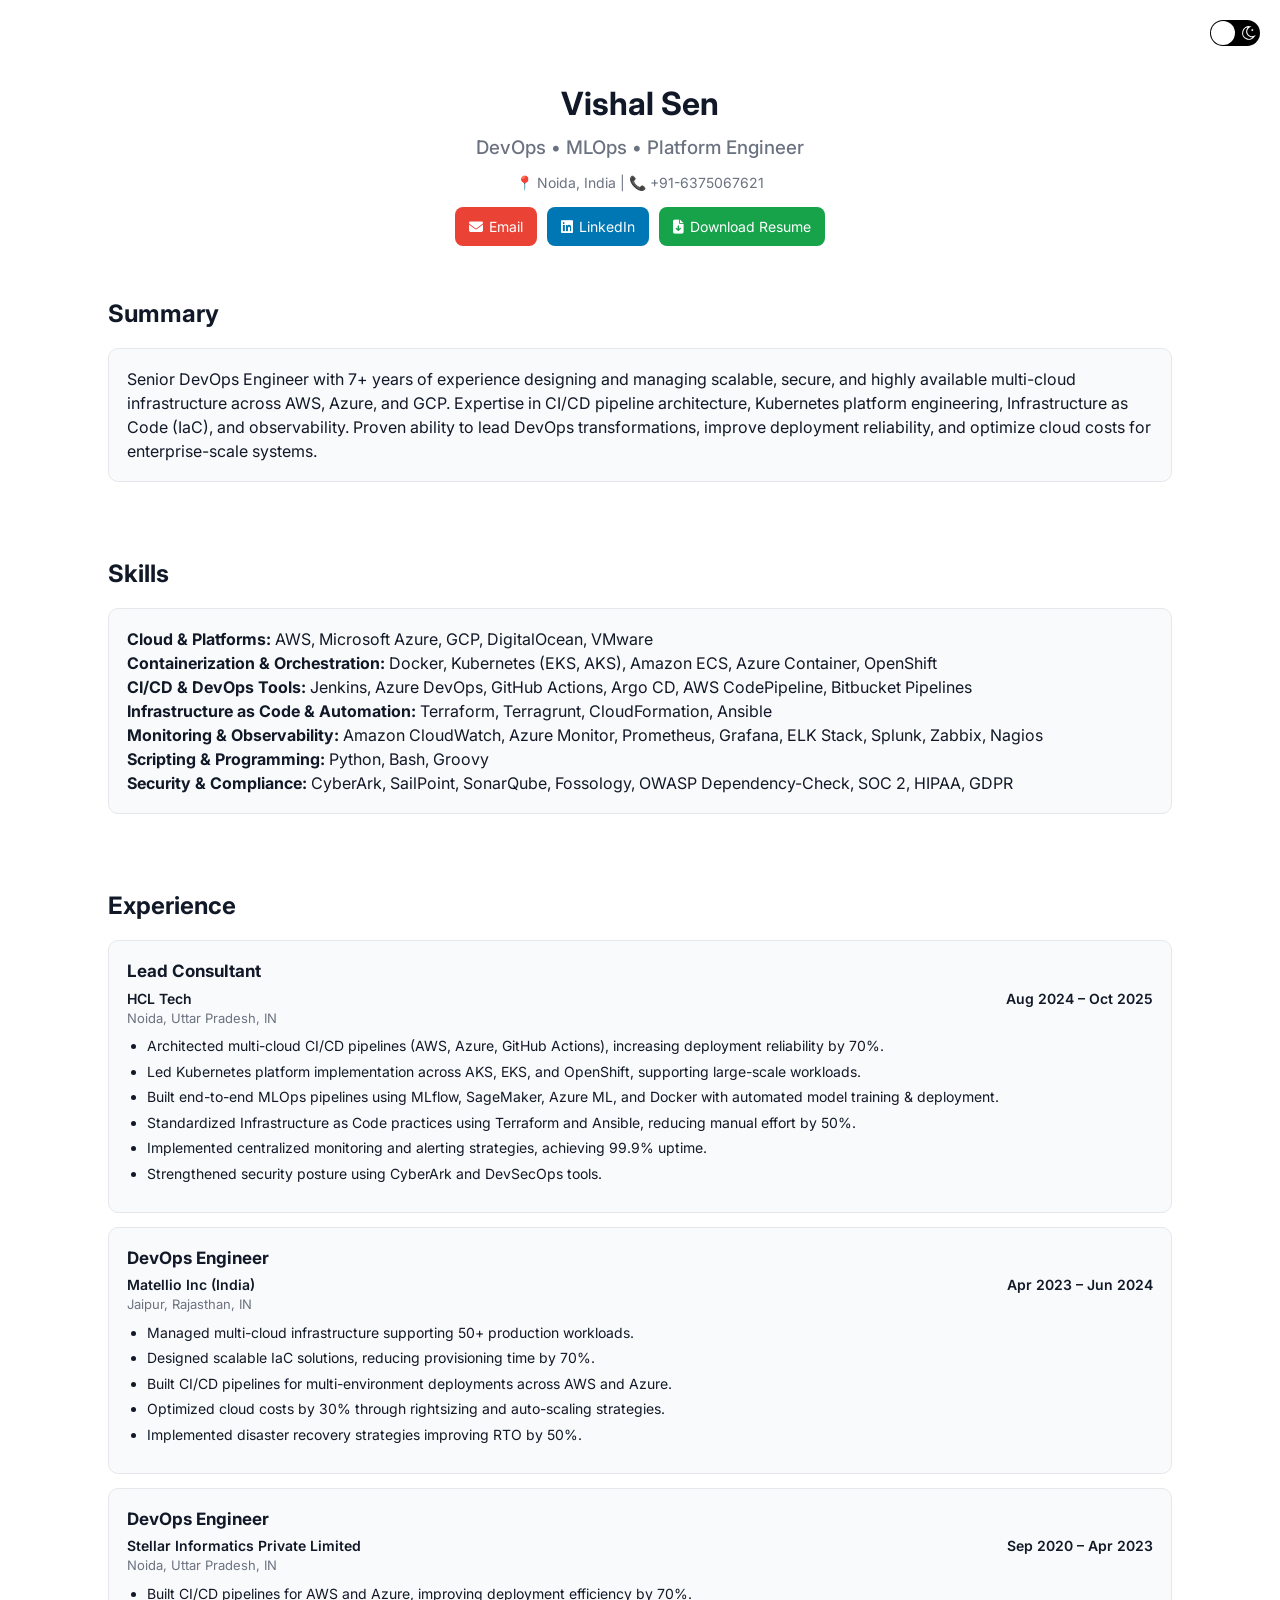
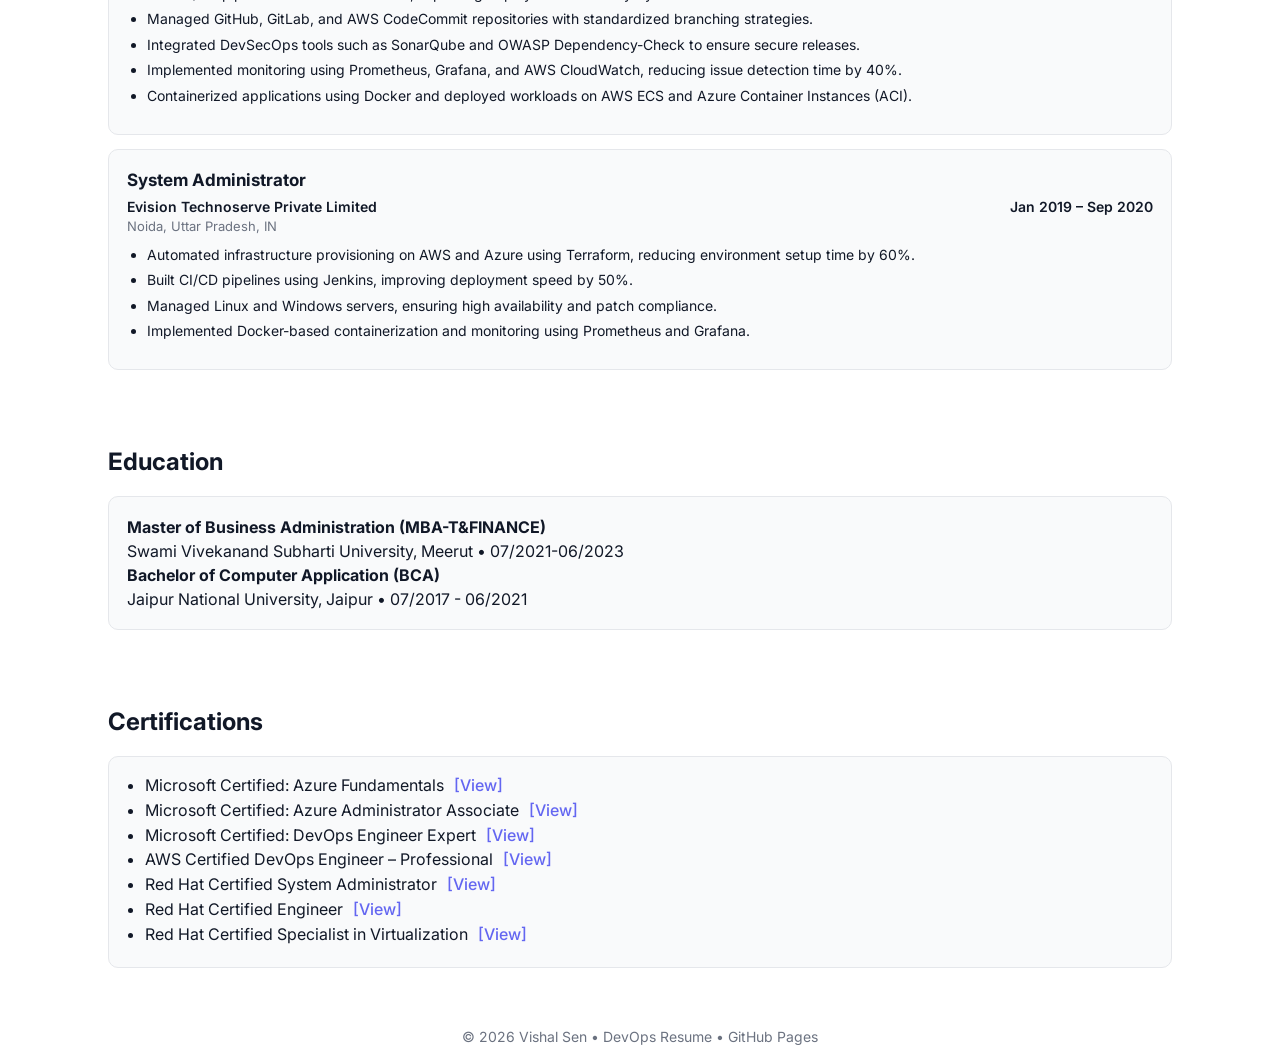
==== a1/index.html @ f367c2e4 "profile based update" ====
<!DOCTYPE html>
<html lang="en">
<head>
<meta charset="UTF-8">
<meta name="viewport" content="width=device-width, initial-scale=1.0">
<title>Vishal Sen | DevOps • MLOps </title>
<!-- <title>Vishal Sen | DevOps • MLOps • AIOps Architect</title> -->
<meta name="description" content="Vishal Sen – DevOps, MLOps & AIOps Architect specializing in Kubernetes, Terraform, AWS, Azure, CI/CD, and AI infrastructure.">
<meta name="author" content="Vishal Sen">

<link rel="icon" href="assets/favicon.svg" type="image/svg+xml">
<link rel="stylesheet" href="style.css">

<link href="https://fonts.googleapis.com/css2?family=Inter:wght@300;400;600;700&display=swap" rel="stylesheet">
<link rel="stylesheet" href="https://cdnjs.cloudflare.com/ajax/libs/font-awesome/6.5.0/css/all.min.css">
</head>
<body>

<!-- FLOATING THEME TOGGLE -->
<label class="theme-toggle floating">
  <input type="checkbox" id="themeSwitch">
  <div class="track"></div>
  <div class="knob"></div>

  <svg class="icon sun" viewBox="0 0 24 24">
    <circle cx="12" cy="12" r="4" fill="none" stroke="currentColor" stroke-width="1.6"/>
    <g stroke="currentColor" stroke-width="1.6" stroke-linecap="round">
      <line x1="12" y1="1.5" x2="12" y2="4"/>
      <line x1="12" y1="20" x2="12" y2="22.5"/>
      <line x1="1.5" y1="12" x2="4" y2="12"/>
      <line x1="20" y1="12" x2="22.5" y2="12"/>
      <line x1="4.2" y1="4.2" x2="6" y2="6"/>
      <line x1="18" y1="18" x2="19.8" y2="19.8"/>
      <line x1="4.2" y1="19.8" x2="6" y2="18"/>
      <line x1="18" y1="6" x2="19.8" y2="4.2"/>
    </g>
  </svg>

  <svg class="icon moon" viewBox="0 0 24 24">
    <path d="M14.5 2.5a9.5 9.5 0 1 0 7 14.5 7.5 7.5 0 1 1-7-14.5z" fill="none" stroke="currentColor" stroke-width="1.6"/>
    <path d="M18.5 5.5l.6 1.3 1.4.2-1 .9.2 1.4-1.2-.7-1.2.7.2-1.4-1-.9 1.4-.2z" fill="currentColor"/>
  </svg>
</label>

<!-- HERO -->
<div class="hero">
  <h1>Vishal Sen</h1>
  <h3>DevOps • MLOps • Platform Engineer</h3>
  <!-- <h3>DevOps • MLOps • AIOps Architect</h3> -->
  <div class="contact">📍 Noida, India | 📞 +91-6375067621</div>

  <div class="buttons">
    <a class="btn email" href="mailto:vishalsen.connect@gmail.com"><i class="fa-solid fa-envelope"></i>Email</a>
    <!-- <a class="btn github" href="https://github.com/vishalsen-connect" target="_blank"><i class="fa-brands fa-github"></i>GitHub</a> -->
    <a class="btn linkedin" href="https://linkedin.com/in/vishalsen-connect" target="_blank"><i class="fa-brands fa-linkedin"></i>LinkedIn</a>
    <a class="btn resume" href="resume.pdf" download><i class="fa-solid fa-file-arrow-down"></i>Download Resume</a>
  </div>
</div>

<section id="summary"><h2>Summary</h2>
  <div class="card">
    Senior DevOps Engineer with 7+ years of experience designing and managing scalable, 
    secure, and highly available multi-cloud infrastructure across AWS, Azure, and GCP. 
    Expertise in CI/CD pipeline architecture, Kubernetes platform engineering, Infrastructure 
    as Code (IaC), and observability. Proven ability to lead DevOps transformations, improve 
    deployment reliability, and optimize cloud costs for enterprise-scale systems.
  </div>
</section>

<section id="skills"><h2>Skills</h2>
  <div class="card">
    <p><strong>Cloud & Platforms:</strong> AWS, Microsoft Azure, GCP, DigitalOcean, VMware</p>
    <p><strong>Containerization & Orchestration:</strong> Docker, Kubernetes (EKS, AKS), Amazon ECS, Azure Container, OpenShift</p>
    <p><strong>CI/CD & DevOps Tools:</strong> Jenkins, Azure DevOps, GitHub Actions, Argo CD, AWS CodePipeline, Bitbucket Pipelines</p>
    <p><strong>Infrastructure as Code & Automation:</strong> Terraform, Terragrunt, CloudFormation, Ansible</p>
    <p><strong>Monitoring & Observability:</strong> Amazon CloudWatch, Azure Monitor, Prometheus, Grafana, ELK Stack, Splunk, Zabbix, Nagios</p>
    <p><strong>Scripting & Programming:</strong> Python, Bash, Groovy</p>
    <p><strong>Security & Compliance:</strong> CyberArk, SailPoint, SonarQube, Fossology, OWASP Dependency-Check, SOC 2, HIPAA, GDPR</p>
  </div>
</section>

<!-- EXPERIENCE -->
<section id="experience"><h2>Experience</h2>
  <div class="card">
    <div class="role">Lead Consultant</div>
    <div class="exp-header"><span>HCL Tech</span><span>Aug 2024 – Oct 2025</span></div>
    <div class="location">Noida, Uttar Pradesh, IN</div>
    <ul>
      <li>Architected multi-cloud CI/CD pipelines (AWS, Azure, GitHub Actions), increasing deployment reliability by 70%.</li>
      <li>Led Kubernetes platform implementation across AKS, EKS, and OpenShift, supporting large-scale workloads.</li>
      <li>Built end-to-end MLOps pipelines using MLflow, SageMaker, Azure ML, and Docker with automated model training & deployment.</li>
      <li>Standardized Infrastructure as Code practices using Terraform and Ansible, reducing manual effort by 50%.</li>
      <li>Implemented centralized monitoring and alerting strategies, achieving 99.9% uptime.</li>
      <li>Strengthened security posture using CyberArk and DevSecOps tools.</li>
    </ul>
  </div>

  <div class="card">
    <div class="role">DevOps Engineer</div>
    <div class="exp-header"><span>Matellio Inc (India)</span><span>Apr 2023 – Jun 2024</span></div>
    <div class="location">Jaipur, Rajasthan, IN</div>
    <ul>
      <li>Managed multi-cloud infrastructure supporting 50+ production workloads.</li>
      <li>Designed scalable IaC solutions, reducing provisioning time by 70%.</li>
      <li>Built CI/CD pipelines for multi-environment deployments across AWS and Azure.</li>
      <li>Optimized cloud costs by 30% through rightsizing and auto-scaling strategies.</li>
      <li>Implemented disaster recovery strategies improving RTO by 50%.</li>
    </ul>
  </div>

  <div class="card">
  <div class="role">DevOps Engineer</div>
  <div class="exp-header"><span>Stellar Informatics Private Limited</span><span>Sep 2020 – Apr 2023</span></div>
  <div class="location">Noida, Uttar Pradesh, IN</div>
    <ul>
      <li>Built CI/CD pipelines for AWS and Azure, improving deployment efficiency by 70%.</li>
      <li>Managed GitHub, GitLab, and AWS CodeCommit repositories with standardized branching strategies.</li>
      <li>Integrated DevSecOps tools such as SonarQube and OWASP Dependency-Check to ensure secure releases.</li>
      <li>Implemented monitoring using Prometheus, Grafana, and AWS CloudWatch, reducing issue detection time by 40%.</li>
      <li>Containerized applications using Docker and deployed workloads on AWS ECS and Azure Container Instances (ACI).</li>
    </ul>
  </div>

  <div class="card">
  <div class="role">System Administrator</div>
  <div class="exp-header"><span>Evision Technoserve Private Limited</span><span>Jan 2019 – Sep 2020</span></div>
  <div class="location">Noida, Uttar Pradesh, IN</div>
    <ul>
      <li>Automated infrastructure provisioning on AWS and Azure using Terraform, reducing environment setup time by 60%.</li>
      <li>Built CI/CD pipelines using Jenkins, improving deployment speed by 50%.</li>
      <li>Managed Linux and Windows servers, ensuring high availability and patch compliance.</li>
      <li>Implemented Docker-based containerization and monitoring using Prometheus and Grafana.</li>
    </ul>
  </div>  

</section>


<!-- EDUCATION -->
<section id="education"><h2>Education</h2>
  <div class="card">
    <p><strong>Master of Business Administration (MBA-T&FINANCE)</strong><br>Swami Vivekanand Subharti University, Meerut • 07/2021-06/2023</p>
    <p><strong>Bachelor of Computer Application (BCA)</strong><br>Jaipur National University, Jaipur • 07/2017 - 06/2021</p>
  </div>
</section>

<!-- CERTIFICATIONS -->
<section id="certifications"><h2>Certifications</h2>
  <div class="card">
    <ul>
      <li>
        Microsoft Certified: Azure Fundamentals
        <a href="https://learn.microsoft.com/api/credentials/share/en-gb/vishalsen-7177/1BEE1E5DE6D8061F?sharingId=EDB5D14513B7B8A8" target="_blank">[View]</a>
      </li>

      <li>
        Microsoft Certified: Azure Administrator Associate
        <a href="https://learn.microsoft.com/api/credentials/share/en-gb/vishalsen-7177/9BC3036879995AEB?sharingId=EDB5D14513B7B8A8" target="_blank">[View]</a>
      </li>

      <li>
        Microsoft Certified: DevOps Engineer Expert
        <a href="https://learn.microsoft.com/api/credentials/share/en-gb/vishalsen-7177/CEE04BD8E3CBF465?sharingId=EDB5D14513B7B8A8" target="_blank">[View]</a>
      </li>

      <li>
        AWS Certified DevOps Engineer – Professional
        <a href="#" target="_blank">[View]</a>
      </li>

      <li>
        Red Hat Certified System Administrator
        <a href="https://rhtapps.redhat.com/verify?certId=180-059-818" target="_blank">[View]</a>
      </li>

      <li>
        Red Hat Certified Engineer
        <a href="https://rhtapps.redhat.com/verify?certId=180-059-818" target="_blank">[View]</a>
      </li>

      <li>
        Red Hat Certified Specialist in Virtualization
        <a href="https://rhtapps.redhat.com/verify?certId=180-059-818" target="_blank">[View]</a>
      </li>
    </ul>
  </div>
</section>


<footer>© 2026 Vishal Sen • DevOps Resume • GitHub Pages</footer>

<script src="script.js"></script>
</body>
</html>
---- a1/style.css ----
:root {
  --bg:#fff; --card:#f9fafb; --text:#111827; --muted:#6b7280; --accent:#6366f1; --border:#e5e7eb;
}
body.dark { --bg:#0b0f17; --card:#111827; --text:#e5e7eb; --muted:#9ca3af; --border:#1f2937; }

*{margin:0;padding:0;box-sizing:border-box;scroll-behavior:smooth;}
body{font-family:Inter,system-ui;background:var(--bg);color:var(--text);line-height:1.5;transition:.3s;}

/* FLOATING TOGGLE */
.theme-toggle.floating{
  position:fixed;
  top:20px;
  right:20px;
  width:50px;
  height:26px;
  z-index:9999;
}

/* TOGGLE BASE */
.theme-toggle{position:relative;display:flex;align-items:center;justify-content:center;}
.theme-toggle input{display:none;}
.track{position:absolute;inset:0;border-radius:50px;background:#000;transition:.35s;cursor:pointer;}
body.dark .track{background:#fff;}
.knob{position:absolute;top:1px;left:1px;width:24px;height:24px;border-radius:50%;background:#fff;transition:.35s;}
body.dark .knob{transform:translateX(24px);background:#000;}
.icon{position:absolute;width:16px;height:16px;pointer-events:none;transition:.3s;top:50%;transform:translateY(-50%);}
.sun{left:4px;color:#000;opacity:0;}
.moon{right:4px;color:#fff;opacity:1;}
body.dark .sun{opacity:1;}
body.dark .moon{opacity:0;}

/* HERO */
.hero{max-width:1100px;margin:80px auto 20px;padding:0 18px;text-align:center;}
.hero h1{font-size:32px;margin-bottom:6px;}
.hero h3{font-weight:500;color:var(--muted);margin-bottom:10px;}
.contact{font-size:14px;color:var(--muted);margin-bottom:14px;}

/* BUTTONS */
.buttons{display:flex;justify-content:center;flex-wrap:wrap;gap:10px;}
.btn{padding:9px 14px;border-radius:8px;font-size:14px;text-decoration:none;color:#fff;display:flex;align-items:center;gap:6px;transition:.25s;}
.email{background:#ea4335;}
.github{background:#24292e;}
.linkedin{background:#0077b5;}
.resume{background:#16a34a;}

body.dark .email { background: rgba(234, 67, 53, 0.25); }
body.dark .github { background: rgba(36, 41, 46, 0.25); }
body.dark .linkedin { background: rgba(0, 119, 181, 0.25); }
body.dark .resume { background: rgba(22, 163, 74, 0.25); }
body.dark .btn:hover {transform: translateY(-2px) scale(1.05);box-shadow: 0 6px 20px rgba(0,0,0,0.25);}

/* SECTIONS */
section{max-width:1100px;margin:auto;padding:30px 18px;}
h2{font-size:24px;margin-bottom:16px;}
.card{background:var(--card);padding:18px;border-radius:10px;border:1px solid var(--border);margin-bottom:14px;}
.role{font-size:17px;font-weight:700;margin-bottom:3px;}
.exp-header{display:flex;justify-content:space-between;flex-wrap:wrap;font-weight:600;font-size:14px;}
.location{font-size:13px;color:var(--muted);margin-bottom:8px;}
ul{padding-left:20px;list-style:disc;font-size:14px;margin-bottom:10px;}
li{margin-bottom:6px;line-height:1.4;}

footer{text-align:center;padding:14px;font-size:14px;color:var(--muted);}

/* RESPONSIVE */
@media(max-width:768px){
  .hero h1{font-size:24px;}
  .hero h3{font-size:15px;}
  .buttons{flex-direction:column;gap:8px;}
}

/* CERTIFICATIONS – keep original font look */
#certifications ul{
  list-style: disc;
  padding-left: 18px;
  margin: 0;
  font-size: inherit;        /* keep same size as before */
}

#certifications li{
  margin-bottom: 4px;        /* tighter spacing like original */
  line-height: 1.3;
  font-weight: 400;          /* remove bold feel */
}

#certifications a{
  margin-left: 6px;
  text-decoration: none;
  color: var(--accent);
  font-weight: 500;
}

#certifications a:hover{
  text-decoration: underline;
}
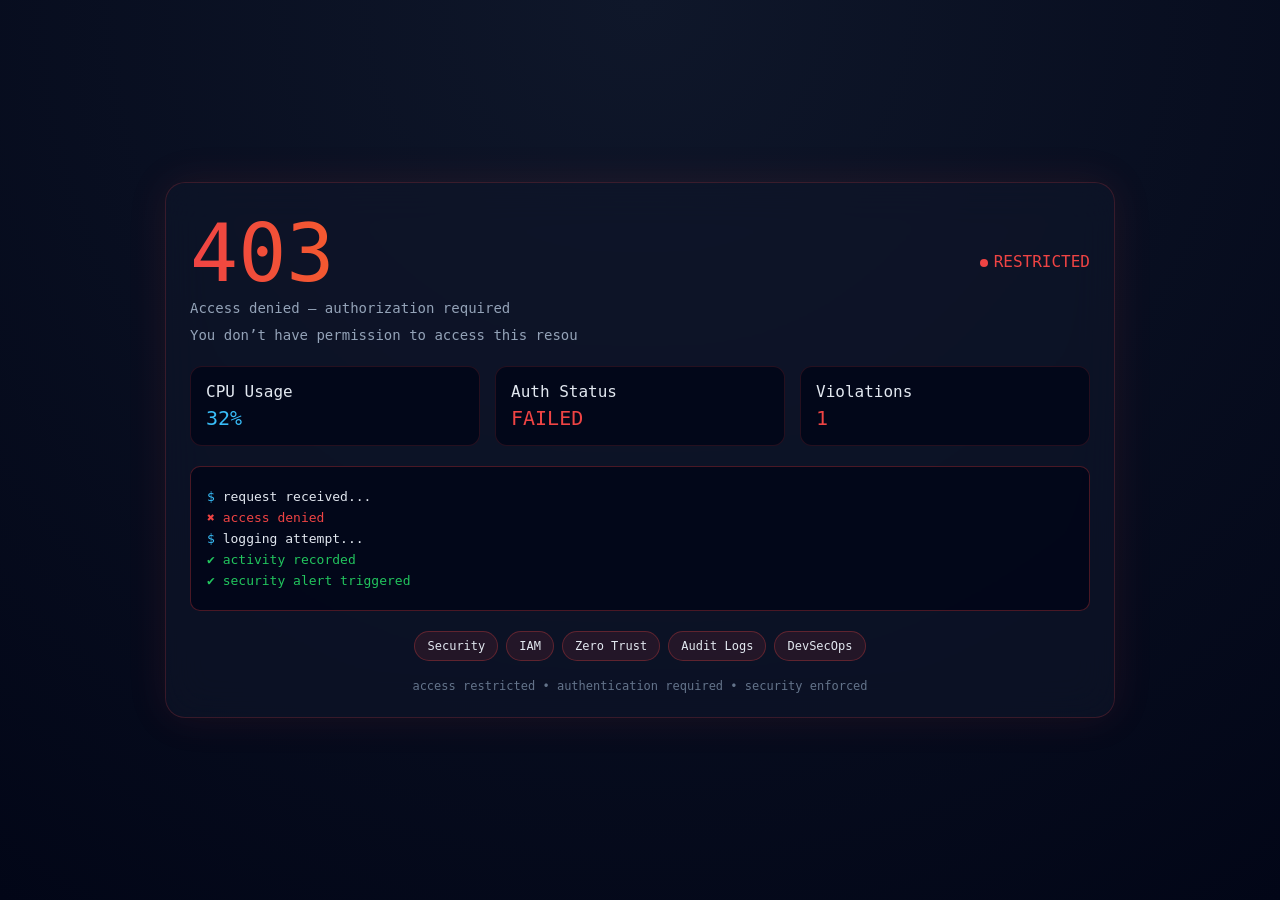
==== commit 7275d096: "update a1" ====
--- a/a1/index.html
+++ b/a1/index.html
@@ -86,9 +86,8 @@
     <div class="exp-header"><span>HCL Tech</span><span>Aug 2024 – Oct 2025</span></div>
     <div class="location">Noida, Uttar Pradesh, IN</div>
     <ul>
-      <li>Architected multi-cloud CI/CD pipelines (AWS, Azure, GitHub Actions), increasing deployment reliability by 70%.</li>
+      <li>Architected enterprise-grade multi-cloud CI/CD pipelines, improving deployment reliability by 70%.</li>
       <li>Led Kubernetes platform implementation across AKS, EKS, and OpenShift, supporting large-scale workloads.</li>
-      <li>Built end-to-end MLOps pipelines using MLflow, SageMaker, Azure ML, and Docker with automated model training & deployment.</li>
       <li>Standardized Infrastructure as Code practices using Terraform and Ansible, reducing manual effort by 50%.</li>
       <li>Implemented centralized monitoring and alerting strategies, achieving 99.9% uptime.</li>
       <li>Strengthened security posture using CyberArk and DevSecOps tools.</li>
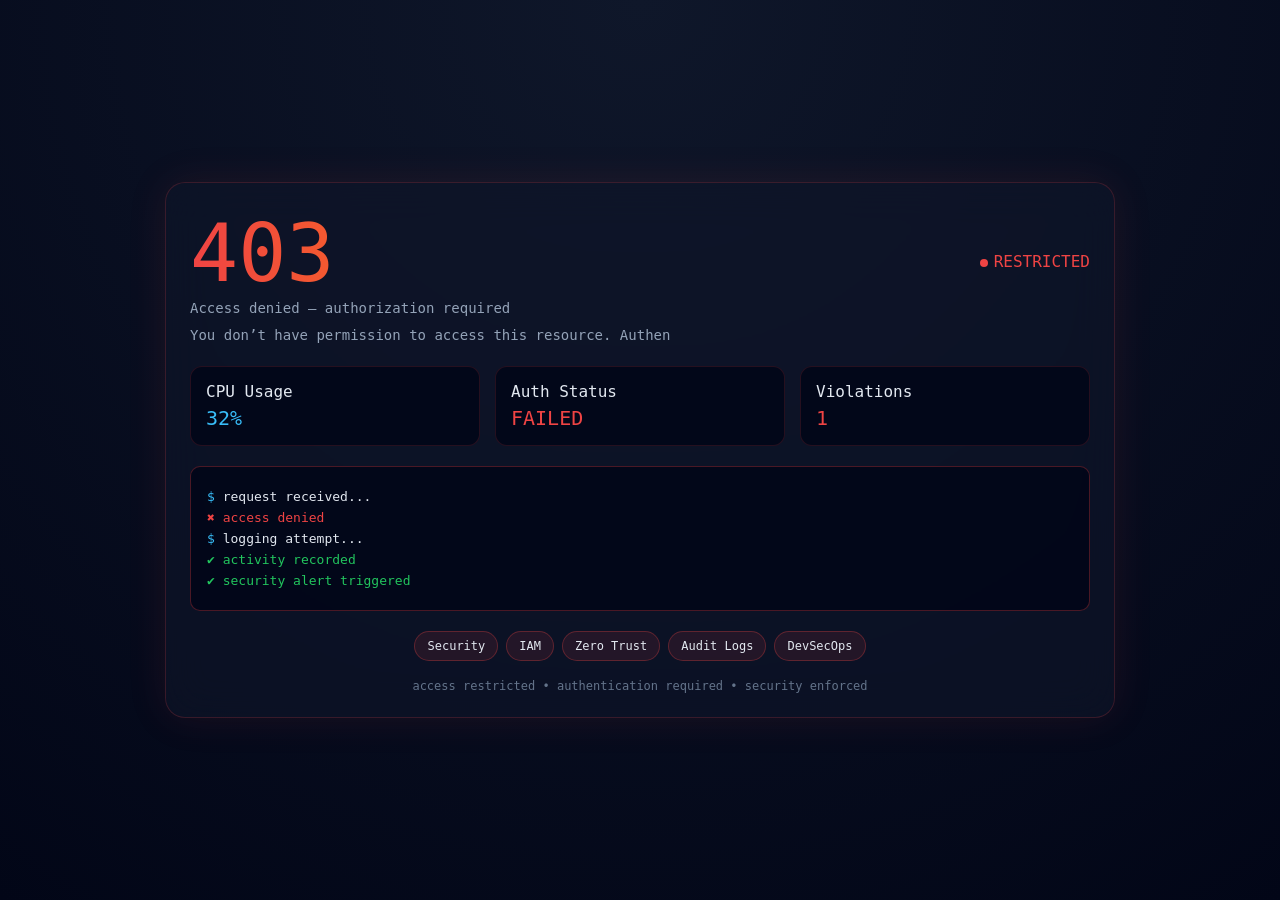
==== commit 753e0003: "update tracking script.js" ====
--- a/a1/index.html
+++ b/a1/index.html
@@ -3,8 +3,7 @@
 <head>
 <meta charset="UTF-8">
 <meta name="viewport" content="width=device-width, initial-scale=1.0">
-<title>Vishal Sen | DevOps • MLOps </title>
-<!-- <title>Vishal Sen | DevOps • MLOps • AIOps Architect</title> -->
+<title>Vishal Sen | DevOps  </title>
 <meta name="description" content="Vishal Sen – DevOps, MLOps & AIOps Architect specializing in Kubernetes, Terraform, AWS, Azure, CI/CD, and AI infrastructure.">
 <meta name="author" content="Vishal Sen">
 
@@ -45,8 +44,7 @@
 <!-- HERO -->
 <div class="hero">
   <h1>Vishal Sen</h1>
-  <h3>DevOps • MLOps • Platform Engineer</h3>
-  <!-- <h3>DevOps • MLOps • AIOps Architect</h3> -->
+  <h3>DevOps • Platform Engineer </h3>
   <div class="contact">📍 Noida, India | 📞 +91-6375067621</div>
 
   <div class="buttons">
@@ -188,6 +186,6 @@
 
 <footer>© 2026 Vishal Sen • DevOps Resume • GitHub Pages</footer>
 
-<script src="script.js"></script>
+<script src="/assets/script.js"></script>
 </body>
 </html>
--- a/a1/style.css
+++ b/a1/style.css
@@ -92,5 +92,3 @@
 #certifications a:hover{
   text-decoration: underline;
 }
-
-
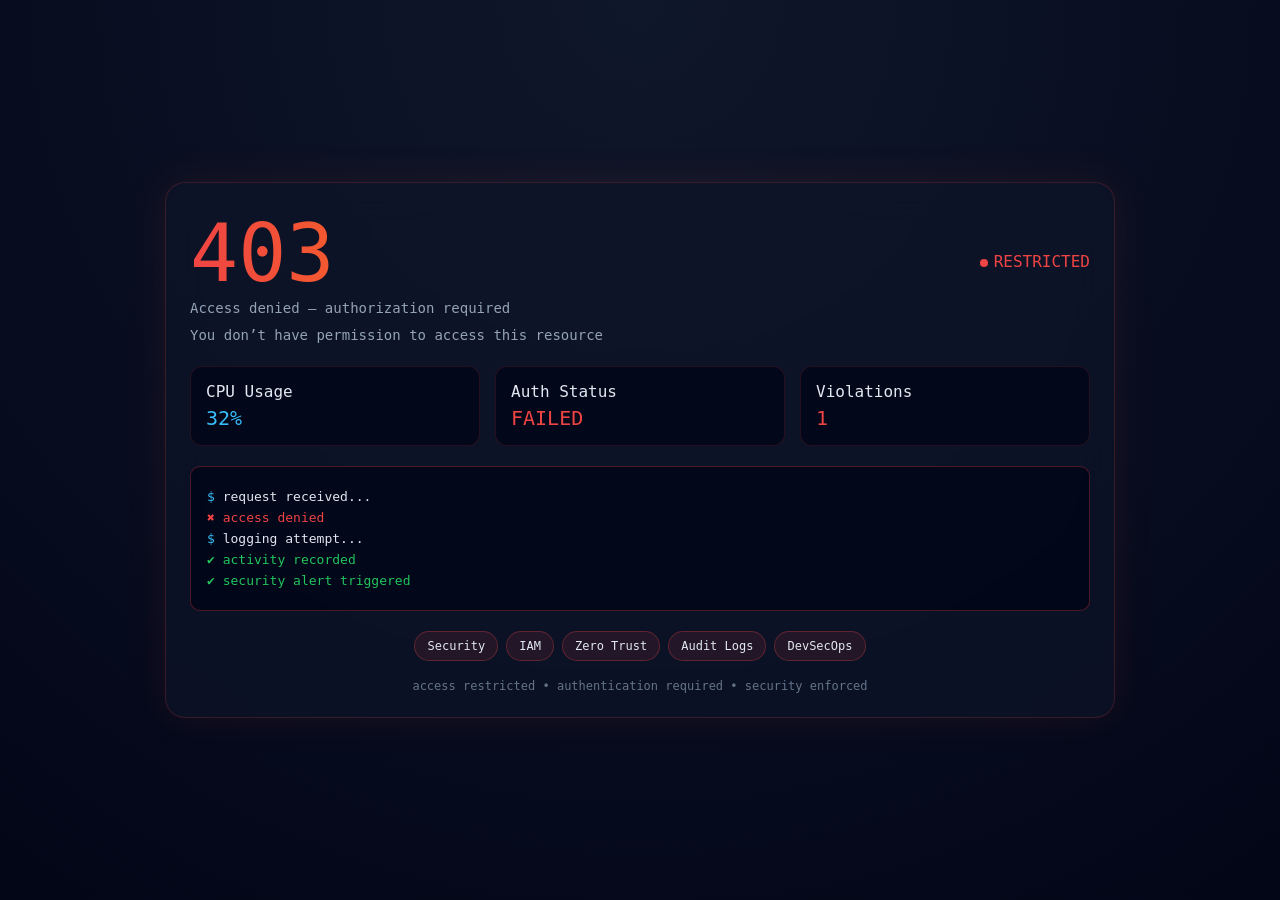
==== commit 7e5acb43: "update tracking script.js" ====
--- a/a1/index.html
+++ b/a1/index.html
@@ -7,7 +7,10 @@
 <meta name="description" content="Vishal Sen – DevOps, MLOps & AIOps Architect specializing in Kubernetes, Terraform, AWS, Azure, CI/CD, and AI infrastructure.">
 <meta name="author" content="Vishal Sen">
 
-<link rel="icon" href="assets/favicon.svg" type="image/svg+xml">
+<link rel="icon" href="/assets/favicon.svg">
+<link rel="shortcut icon" href="/assets/favicon.svg">
+
+<!-- <link rel="icon" href="assets/favicon.svg" type="image/svg+xml"> -->
 <link rel="stylesheet" href="style.css">
 
 <link href="https://fonts.googleapis.com/css2?family=Inter:wght@300;400;600;700&display=swap" rel="stylesheet">
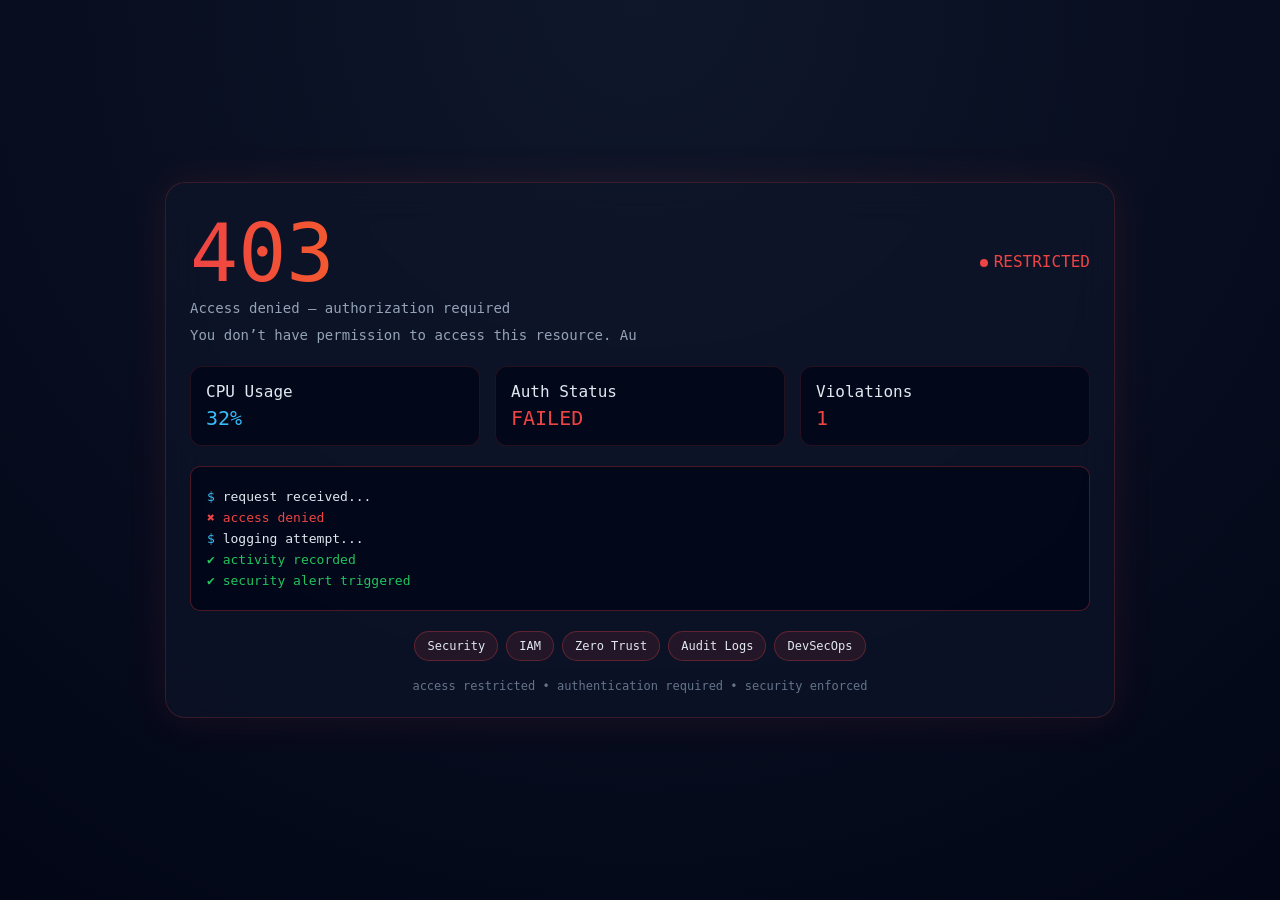
==== commit 45882e8b: "update a1 for gcp" ====
--- a/a1/index.html
+++ b/a1/index.html
@@ -87,11 +87,11 @@
     <div class="exp-header"><span>HCL Tech</span><span>Aug 2024 – Oct 2025</span></div>
     <div class="location">Noida, Uttar Pradesh, IN</div>
     <ul>
-      <li>Architected enterprise-grade multi-cloud CI/CD pipelines, improving deployment reliability by 70%.</li>
-      <li>Led Kubernetes platform implementation across AKS, EKS, and OpenShift, supporting large-scale workloads.</li>
-      <li>Standardized Infrastructure as Code practices using Terraform and Ansible, reducing manual effort by 50%.</li>
-      <li>Implemented centralized monitoring and alerting strategies, achieving 99.9% uptime.</li>
-      <li>Strengthened security posture using CyberArk and DevSecOps tools.</li>
+      <li>Architected enterprise-grade multi-cloud CI/CD pipelines (AWS, Azure, GCP) using GitHub Actions, improving deployment reliability by 70%</li>
+      <li>Led Kubernetes platform implementation across AKS, EKS, and OpenShift, supporting large-scale production workloads</li>
+      <li>Standardized Infrastructure as Code using Terraform and Ansible, reducing manual effort by 50%</li>
+      <li>Implemented centralized monitoring and alerting (CloudWatch, Azure Monitor, Prometheus), achieving 99.9% uptime</li>
+      <li>Strengthened security posture using CyberArk, GitHub-integrated DevSecOps practices, and compliance frameworks</li>
     </ul>
   </div>
 
@@ -100,11 +100,11 @@
     <div class="exp-header"><span>Matellio Inc (India)</span><span>Apr 2023 – Jun 2024</span></div>
     <div class="location">Jaipur, Rajasthan, IN</div>
     <ul>
-      <li>Managed multi-cloud infrastructure supporting 50+ production workloads.</li>
-      <li>Designed scalable IaC solutions, reducing provisioning time by 70%.</li>
-      <li>Built CI/CD pipelines for multi-environment deployments across AWS and Azure.</li>
-      <li>Optimized cloud costs by 30% through rightsizing and auto-scaling strategies.</li>
-      <li>Implemented disaster recovery strategies improving RTO by 50%.</li>
+      <li>Managed multi-cloud infrastructure (AWS, Azure, GCP) supporting 50+ production workloads</li>
+      <li>Designed scalable Infrastructure as Code solutions using Terraform, reducing provisioning time by 70%</li>
+      <li>Built CI/CD pipelines using GitHub Actions, Jenkins, and Azure DevOps for multi-environment deployments</li>
+      <li>Optimized cloud costs by 30% through rightsizing, auto-scaling, and resource governance strategies</li>
+      <li>Implemented disaster recovery and backup strategies, improving RTO by 50%</li>
     </ul>
   </div>
 
